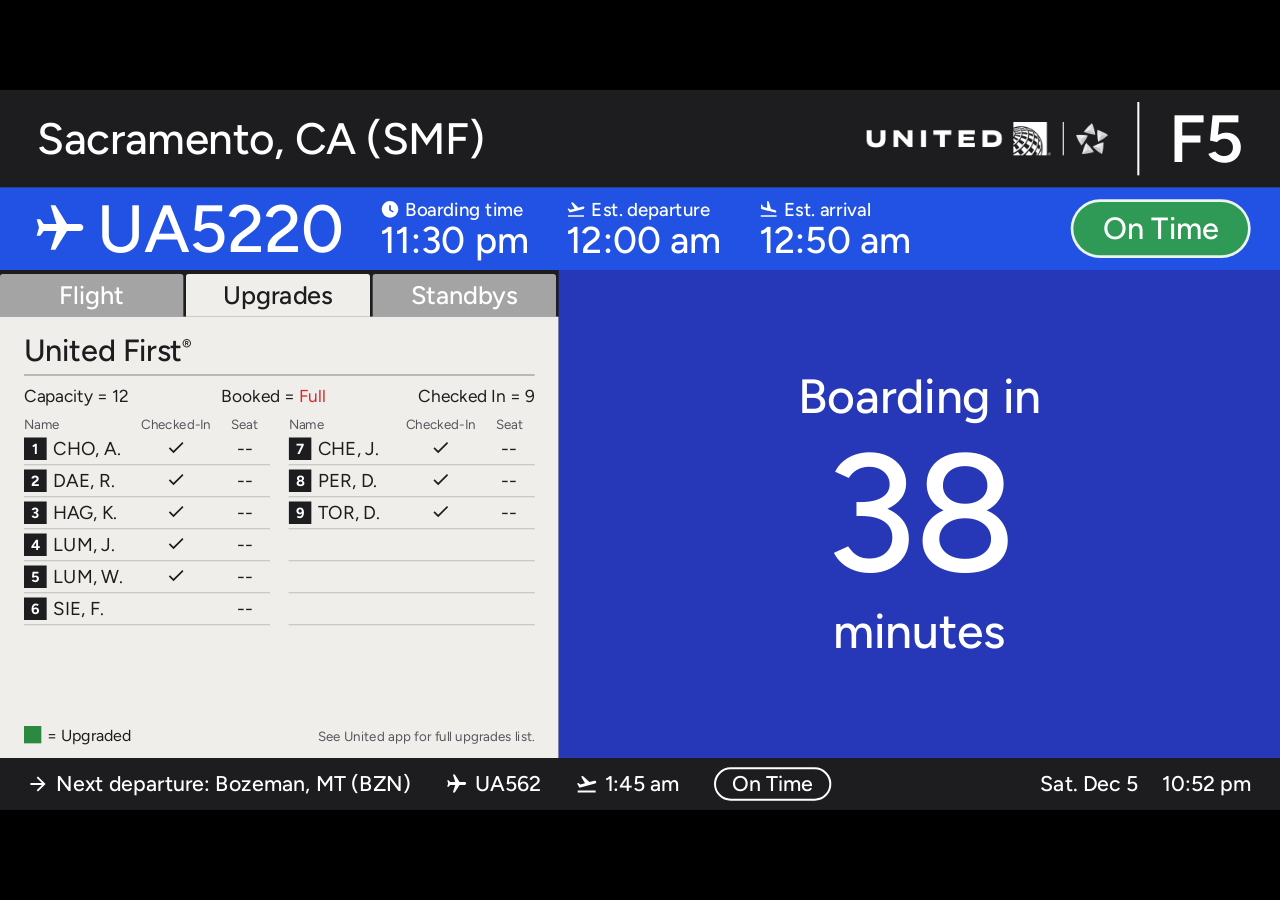
==== index.html @ 8c0ab6a4 "Gate information display simulator Static, serverless imitation of an airline boarding-gate screen w" ====
<!doctype html>
<html lang="en">
<head>
  <meta charset="utf-8">
  <meta name="viewport" content="width=device-width, initial-scale=1">
  <title>Gate Display</title>
  <link rel="preconnect" href="https://fonts.googleapis.com">
  <link rel="preconnect" href="https://fonts.gstatic.com" crossorigin>
  <link rel="stylesheet" href="https://fonts.googleapis.com/css2?family=Figtree:wght@400;500;600;700&display=swap">
  <link rel="stylesheet" href="css/display.css">
</head>
<body>
  <div id="stage">
    <header class="hdr">
      <div class="dest" id="dest"></div>
      <div class="brand" id="brand"></div>
      <div class="gate" id="gate"></div>
    </header>

    <div class="band">
      <div class="fno" id="fno"></div>
      <div class="cells" id="cells"></div>
      <div class="pill-wrap"><span class="pill" id="pill"></span></div>
    </div>

    <div class="body">
      <section class="left">
        <nav class="tabs" id="tabs">
          <span class="tab" data-tab="flight">Flight</span>
          <span class="tab" data-tab="upgrades">Upgrades</span>
          <span class="tab" data-tab="standbys">Standbys</span>
        </nav>
        <div class="panel" id="panel"></div>
      </section>
      <section class="right" id="right"></section>
    </div>

    <footer class="ftr">
      <div class="next" id="next"></div>
      <div class="dt"><span id="date"></span><span id="time"></span></div>
    </footer>
  </div>
  <div id="err" hidden></div>

  <script src="js/state.js"></script>
  <script src="js/airports.js"></script>
  <script src="js/api.js"></script>
  <script src="js/icons.js"></script>
  <script src="js/display.js"></script>
</body>
</html>
---- css/display.css ----
/* Gate display, laid out on a fixed 1920x1080 stage that is scaled to fit the screen.
   Colors and proportions are matched to reference photos of United's current gate screens. */
:root {
  --font: "Figtree", "Segoe UI", Arial, sans-serif;
  --frame: #1d1d1f;        /* header, tab row, footer */
  --band: #2152e3;         /* flight-number band */
  --royal: #2638b8;        /* right-panel blue */
  --deep: #1b1fd2;         /* current-group tile */
  --mint: #62e6a6;         /* next-group tile */
  --panel: #efeeea;        /* left panel */
  --tab-off: #a4a4a4;
  --ink: #1d1d1f;
  --ink-2: #55565c;
  --rule: #b9b9b9;
  --ontime: #2f9a55;
  --delay: #f5c56c;
  --cancel: #d63a3a;
  --cleared: #2c8a40;
  --full: #d42a2a;
  --avail: #2c8a40;
  --stripe-1: #3d86f0;
  --stripe-2: #a9d6f2;
  --seat-bg: #e9ecf2;
}

* { box-sizing: border-box; margin: 0; padding: 0; }
[hidden] { display: none !important; }

html, body {
  width: 100%; height: 100%;
  background: #000; overflow: hidden;
  font-family: var(--font); color: #fff;
}

#stage {
  position: absolute; top: 50%; left: 50%;
  width: 1920px; height: 1080px;
  background: var(--frame);
  display: grid;
  grid-template-rows: 146px 124px 1fr 78px;
  overflow: hidden;
}
.ic { width: 1em; height: 1em; vertical-align: -0.12em; flex: none; }

/* ---------- header ---------- */
.hdr { display: flex; align-items: center; padding: 0 0 0 56px; }
.dest { flex: 1; font-size: 66px; font-weight: 500; letter-spacing: -0.5px; white-space: nowrap; overflow: hidden; text-overflow: ellipsis; }
.brand { display: flex; align-items: center; gap: 18px; padding: 0 44px; }
.brand img { height: 64px; }
.brand img.ua { height: 50px; }
.brand img.sa { height: 46px; }
.brand .sep { width: 2px; height: 50px; background: #fff; opacity: .8; }
.gate {
  align-self: stretch; display: flex; align-items: center;
  padding: 0 56px 0 44px; border-left: 3px solid #fff;
  margin: 18px 0; font-size: 100px; font-weight: 600; letter-spacing: -1px;
}

/* ---------- blue band ---------- */
.band { background: var(--band); display: flex; align-items: center; padding: 0 44px 0 48px; gap: 56px; }
.fno { display: flex; align-items: center; gap: 14px; font-size: 100px; font-weight: 500; letter-spacing: -1px; white-space: nowrap; }
.fno .ic { width: 84px; height: 84px; }
.cells { flex: 1; display: flex; gap: 56px; }
.cell { display: flex; flex-direction: column; justify-content: center; }
.cell .lbl { font-size: 28px; font-weight: 500; display: flex; align-items: center; gap: 8px; white-space: nowrap; }
.cell .lbl .ic { width: 30px; height: 30px; }
.cell .val { font-size: 56px; font-weight: 500; line-height: 1.05; white-space: nowrap; }
.cell .val.struck { text-decoration: line-through; text-decoration-thickness: 4px; }
.pill {
  display: inline-block; font-size: 46px; font-weight: 500; line-height: 1;
  padding: 16px 44px 18px; border-radius: 60px; border: 4px solid rgba(255,255,255,.9);
  background: var(--ontime); color: #fff; white-space: nowrap;
}
.pill.delayed { background: var(--delay); color: var(--ink); border-color: #fff4dc; }
.pill.cancelled { background: var(--cancel); }

/* ---------- body ---------- */
.body { display: grid; grid-template-columns: 838px 1fr; min-height: 0; }
.left { display: grid; grid-template-rows: 70px 1fr; min-height: 0; }
.tabs { display: grid; grid-template-columns: repeat(3, 1fr); gap: 4px; padding: 6px 4px 0 0; }
.tab {
  display: flex; align-items: center; justify-content: center;
  background: var(--tab-off); color: #fff; font-size: 38px; font-weight: 500;
  border-radius: 4px 4px 0 0;
}
.tab.on { background: var(--panel); color: var(--ink); }
.panel { position: relative; background: var(--panel); color: var(--ink); padding: 22px 36px 20px; display: flex; flex-direction: column; min-height: 0; overflow: hidden; }
/* Tab change: a white veil fades in over the panel, the content swaps underneath, then it fades out. */
.panel::after { content: ""; position: absolute; inset: 0; background: #fff; opacity: 0; transition: opacity .35s ease; pointer-events: none; }
.panel.out::after { opacity: 1; }
.tab { transition: background-color .35s ease, color .35s ease; }

.p-title { font-size: 46px; font-weight: 500; padding-bottom: 8px; border-bottom: 3px solid var(--rule); letter-spacing: -0.3px; }
.p-title sup { font-size: .5em; }

/* flight tab */
.amen { display: grid; grid-template-columns: 1fr 1fr; gap: 0 40px; margin-top: 24px; }
.amen > div { display: flex; flex-direction: column; gap: 18px; }
.am { display: flex; align-items: flex-start; gap: 14px; font-size: 38px; line-height: 1.15; }
.am .ic { width: 40px; height: 40px; margin-top: 2px; }
.am small { display: block; font-size: 24px; color: var(--ink-2); }
.p-foot { margin-top: auto; display: flex; align-items: center; gap: 22px; }
.p-foot img { width: 108px; height: 108px; image-rendering: pixelated; }
.p-foot b { display: block; font-size: 36px; font-weight: 600; }
.p-foot span { font-size: 24px; color: var(--ink-2); }
.arrival { margin-top: auto; font-size: 42px; display: flex; align-items: center; gap: 16px; }
.arrival .ic { width: 44px; height: 44px; }
.arrival b { font-weight: 500; margin-left: 20px; }

/* upgrade / standby tabs */
.counts { display: flex; justify-content: space-between; font-size: 26px; margin: 14px 0 4px; }
.cabins { font-size: 26px; margin: 12px 0 4px; line-height: 1.35; }
.full { color: var(--full); }
.avail { color: var(--avail); }
.tbl { display: grid; grid-template-columns: 1fr 1fr; gap: 0 28px; margin-top: 10px; }
.th, .tr { display: grid; grid-template-columns: 1fr 130px 76px; align-items: center; }
.th { font-size: 20px; color: var(--ink-2); padding-bottom: 2px; }
.th span:nth-child(n+2), .tr span:nth-child(n+2) { text-align: center; }
.tr { height: 48px; font-size: 28px; border-bottom: 2px solid #c8c8c4; }
.tr .nm { display: flex; align-items: center; gap: 10px; white-space: nowrap; overflow: hidden; }
.badge { display: inline-flex; width: 34px; height: 34px; align-items: center; justify-content: center; background: var(--ink); color: #fff; font-size: 22px; font-weight: 700; flex: none; }
.tr .ic { width: 30px; height: 30px; }
.tr.cl { background: var(--cleared); color: #fff; border-bottom-color: var(--panel); padding-left: 10px; font-weight: 600; }
.legend { margin-top: auto; display: flex; justify-content: space-between; align-items: flex-end; font-size: 24px; }
.legend i { display: inline-block; width: 26px; height: 26px; background: var(--cleared); vertical-align: -4px; margin-right: 8px; }
.legend small { font-size: 20px; color: var(--ink-2); }

/* ---------- right panel ---------- */
.right { position: relative; min-height: 0; overflow: hidden; background: var(--royal); }
.rp { position: absolute; inset: 0; display: flex; flex-direction: column; }
.rp .strip { height: 70px; flex: none; display: flex; align-items: center; justify-content: center; background: var(--frame); font-size: 38px; font-weight: 600; }
.rp .strip.bottom { height: 64px; font-size: 32px; font-weight: 500; }
.center { flex: 1; display: flex; flex-direction: column; align-items: center; justify-content: center; text-align: center; }

.countdown .l1, .countdown .l3 { font-size: 72px; font-weight: 500; }
.countdown .l2 { font-size: 250px; font-weight: 500; line-height: 1; margin: 6px 0 10px; letter-spacing: -4px; }

.soon, .closed { background: var(--frame); }
.big { font-size: 96px; font-weight: 600; letter-spacing: -1px; }
.sub { font-size: 44px; font-weight: 500; margin-top: 14px; max-width: 900px; }

.tiles { flex: 1; display: grid; grid-template-columns: 1fr 1fr; }
.tiles.one { grid-template-columns: 1fr; }
.tile { display: flex; flex-direction: column; align-items: center; justify-content: center; background: var(--deep); }
.tile.next { background: var(--mint); color: var(--ink); }
.tile .t-lbl { font-size: 32px; font-weight: 600; letter-spacing: 4px; }
.tile .t-num { font-size: 220px; font-weight: 500; line-height: 1; margin: 4px 0; }
.tile .t-word { font-size: 62px; font-weight: 600; margin: 10px 0; }
.tile .t-sub { font-size: 32px; font-weight: 600; letter-spacing: 4px; min-height: 40px; }

.seatview { background: var(--seat-bg); color: var(--ink); }
.seatview .bar { height: 56px; background: var(--band); flex: none; }
.seatview .big { color: #3b3c44; }
.seatview .sub { color: var(--band); margin-top: 4px; font-weight: 600; }
.seated { width: 680px; margin-top: 30px; }

.final { flex-direction: row; }
.final .inner { flex: 1; display: flex; flex-direction: column; }
.final .center { align-items: flex-start; text-align: left; padding-left: 64px; }
.final .big { font-size: 110px; }
.final .stripes { display: flex; }
.final .stripes i { display: block; width: 110px; background: var(--stripe-1); }
.final .stripes i + i { width: 46px; background: var(--stripe-2); }

.promo .center { align-items: flex-start; text-align: left; padding: 0 64px; }
.promo h2 { font-size: 84px; font-weight: 600; line-height: 1.05; letter-spacing: -1px; }
.promo ul { list-style: none; margin-top: 26px; font-size: 40px; line-height: 1.45; }
.promo li::before { content: "\2022  "; }
.promo .qr { position: absolute; top: 44px; right: 56px; width: 200px; height: 200px; background: #fff; padding: 12px; image-rendering: pixelated; }
.prices { display: flex; gap: 22px; margin-top: 34px; }
.price { background: #fff; color: var(--band); border-radius: 18px; padding: 16px 34px; text-align: center; }
.price b { display: block; font-size: 96px; font-weight: 700; line-height: 1; }
.price span { font-size: 24px; font-weight: 600; color: var(--ink-2); }
.pass { margin-top: 34px; background: #f7f7f4; color: var(--ink); border-radius: 14px; width: 620px; padding: 22px 30px; display: grid; grid-template-columns: 1fr auto auto; gap: 24px; align-items: center; font-size: 36px; }
.pass .route { font-weight: 600; }
.pass .circ { border: 5px solid #d9262b; border-radius: 50%; padding: 12px 18px; text-align: center; line-height: 1.05; }
.pass .circ small { display: block; font-size: 18px; color: var(--ink-2); }
.pass .circ b { font-size: 42px; }

/* ---------- footer ---------- */
.ftr { display: flex; align-items: center; justify-content: space-between; padding: 0 44px 0 40px; font-size: 32px; font-weight: 500; }
.next { display: flex; align-items: center; gap: 52px; white-space: nowrap; }
.next > span { display: flex; align-items: center; gap: 10px; }
.next .ic { width: 34px; height: 34px; }
.next .op { border: 3px solid #fff; border-radius: 40px; padding: 2px 24px 4px; }
.dt { display: flex; gap: 36px; }

#err {
  position: fixed; bottom: 8px; right: 8px; max-width: 40vw;
  background: rgba(160, 20, 30, .9); color: #fff; font: 13px/1.4 system-ui, sans-serif;
  padding: 6px 10px; border-radius: 4px;
}
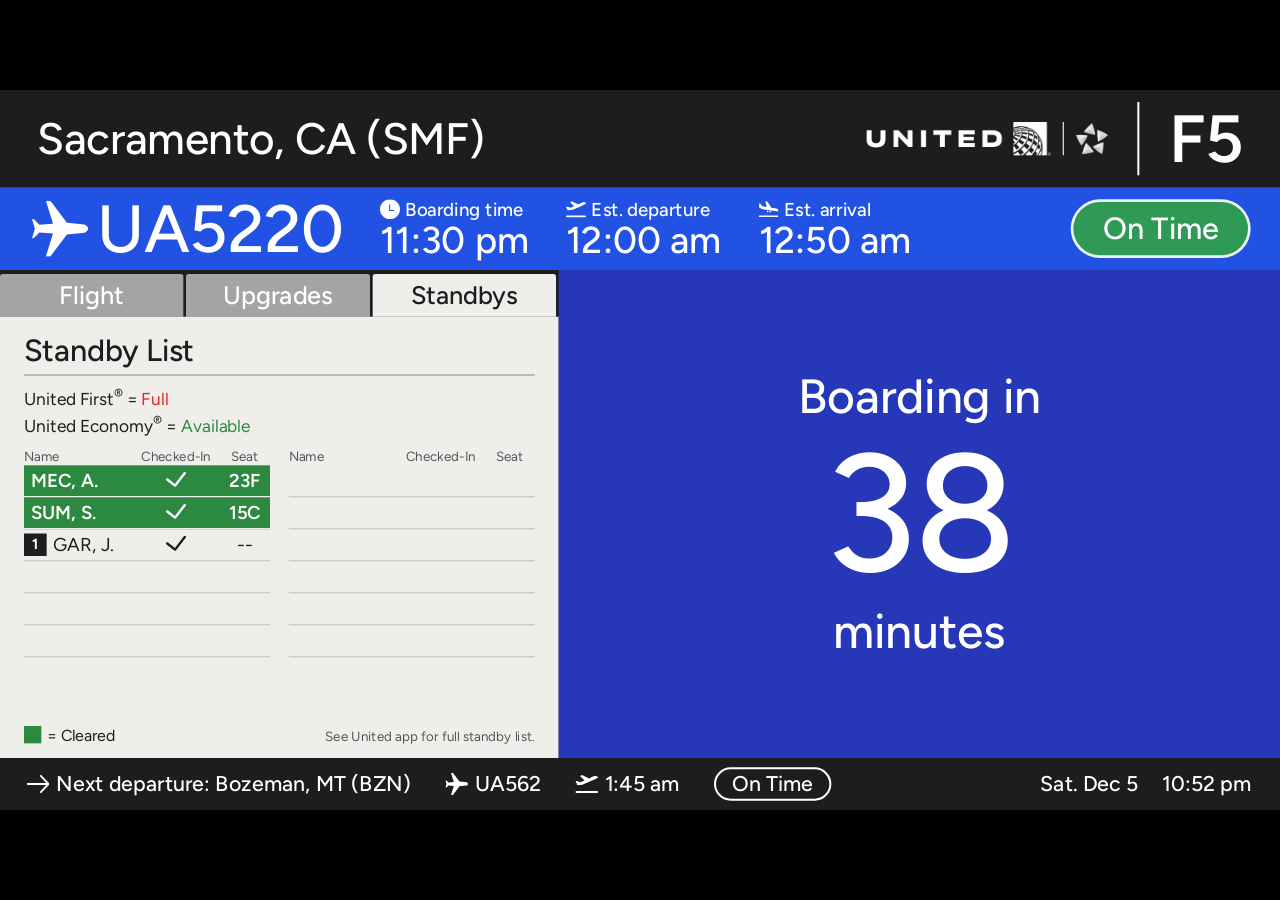
==== commit 488fcc55: "Add United live-data helper, flight status page, and United icons - helper/united_helper.py: local s" ====
--- a/index.html
+++ b/index.html
@@ -45,6 +45,7 @@
   <script src="js/state.js"></script>
   <script src="js/airports.js"></script>
   <script src="js/api.js"></script>
+  <script src="js/united.js"></script>
   <script src="js/icons.js"></script>
   <script src="js/display.js"></script>
 </body>
--- a/css/display.css
+++ b/css/display.css
@@ -40,7 +40,7 @@
   grid-template-rows: 146px 124px 1fr 78px;
   overflow: hidden;
 }
-.ic { width: 1em; height: 1em; vertical-align: -0.12em; flex: none; }
+.ic { width: 1em; height: 1em; vertical-align: -0.12em; flex: none; fill: currentColor; }
 
 /* ---------- header ---------- */
 .hdr { display: flex; align-items: center; padding: 0 0 0 56px; }
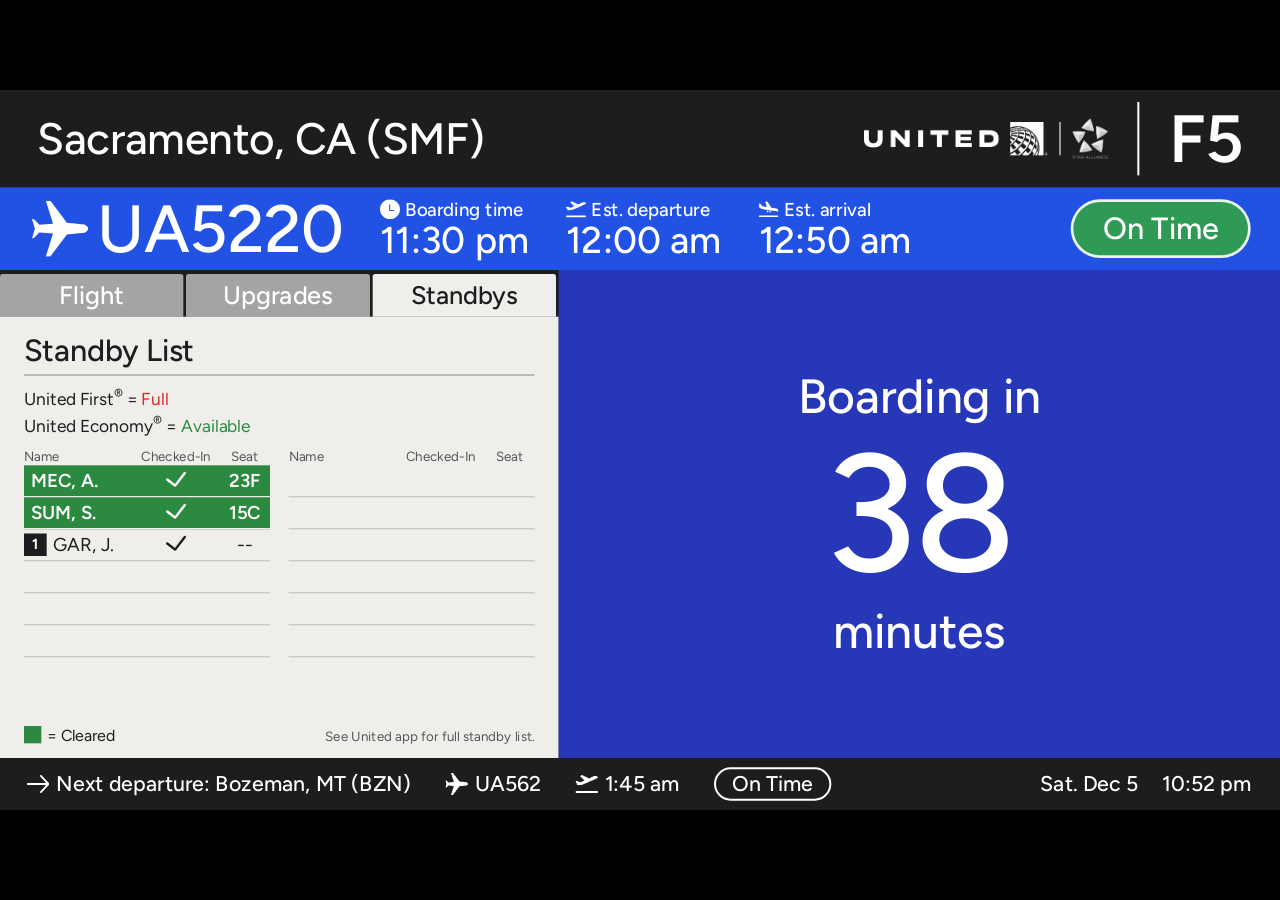
==== commit 1eb1d727: "Optional gate feed server with rollover, and a Wallpaper Engine wallpaper - server/gate_feed.py foll" ====
--- a/index.html
+++ b/index.html
@@ -46,6 +46,7 @@
   <script src="js/airports.js"></script>
   <script src="js/api.js"></script>
   <script src="js/united.js"></script>
+  <script src="js/feed.js"></script>
   <script src="js/icons.js"></script>
   <script src="js/display.js"></script>
 </body>
--- a/css/display.css
+++ b/css/display.css
@@ -48,7 +48,7 @@
 .brand { display: flex; align-items: center; gap: 18px; padding: 0 44px; }
 .brand img { height: 64px; }
 .brand img.ua { height: 50px; }
-.brand img.sa { height: 46px; }
+.brand img.sa { height: 60px; }
 .brand .sep { width: 2px; height: 50px; background: #fff; opacity: .8; }
 .gate {
   align-self: stretch; display: flex; align-items: center;
@@ -72,7 +72,6 @@
   background: var(--ontime); color: #fff; white-space: nowrap;
 }
 .pill.delayed { background: var(--delay); color: var(--ink); border-color: #fff4dc; }
-.pill.cancelled { background: var(--cancel); }
 
 /* ---------- body ---------- */
 .body { display: grid; grid-template-columns: 838px 1fr; min-height: 0; }
@@ -136,13 +135,22 @@
 .countdown .l2 { font-size: 250px; font-weight: 500; line-height: 1; margin: 6px 0 10px; letter-spacing: -4px; }
 
 .soon, .closed { background: var(--frame); }
+.rp.preboard { background: #2a2a2d; }
+.preboard ul { list-style: none; margin: 0; padding: 40px 64px; display: grid; gap: 34px; }
+.preboard li { display: flex; align-items: center; gap: 30px; font-size: 50px; font-weight: 500; line-height: 1.1; }
+.pb-ic { flex: none; width: 84px; height: 84px; border-radius: 6px; display: flex; align-items: center; justify-content: center; color: #1d1d1f; }
+.pb-ic .ic { width: 58px; height: 58px; }
+.pb-yellow { background: #f3d467; }
+.pb-green { background: #9fd36a; }
+.pb-purple { background: #cdbdf0; }
+.pb-gs { background: #fff; border: 4px solid #1d1d1f; outline: 3px solid #fff; font-size: 36px; font-weight: 700; letter-spacing: 1px; }
 .big { font-size: 96px; font-weight: 600; letter-spacing: -1px; }
 .sub { font-size: 44px; font-weight: 500; margin-top: 14px; max-width: 900px; }
 
 .tiles { flex: 1; display: grid; grid-template-columns: 1fr 1fr; }
 .tiles.one { grid-template-columns: 1fr; }
 .tile { display: flex; flex-direction: column; align-items: center; justify-content: center; background: var(--deep); }
-.tile.next { background: var(--mint); color: var(--ink); }
+.tile.green { background: var(--mint); color: var(--ink); }
 .tile .t-lbl { font-size: 32px; font-weight: 600; letter-spacing: 4px; }
 .tile .t-num { font-size: 220px; font-weight: 500; line-height: 1; margin: 4px 0; }
 .tile .t-word { font-size: 62px; font-weight: 600; margin: 10px 0; }
@@ -154,8 +162,7 @@
 .seatview .sub { color: var(--band); margin-top: 4px; font-weight: 600; }
 .seated { width: 680px; margin-top: 30px; }
 
-.final { flex-direction: row; }
-.final .inner { flex: 1; display: flex; flex-direction: column; }
+.final .inner { flex: 1; display: flex; }
 .final .center { align-items: flex-start; text-align: left; padding-left: 64px; }
 .final .big { font-size: 110px; }
 .final .stripes { display: flex; }
